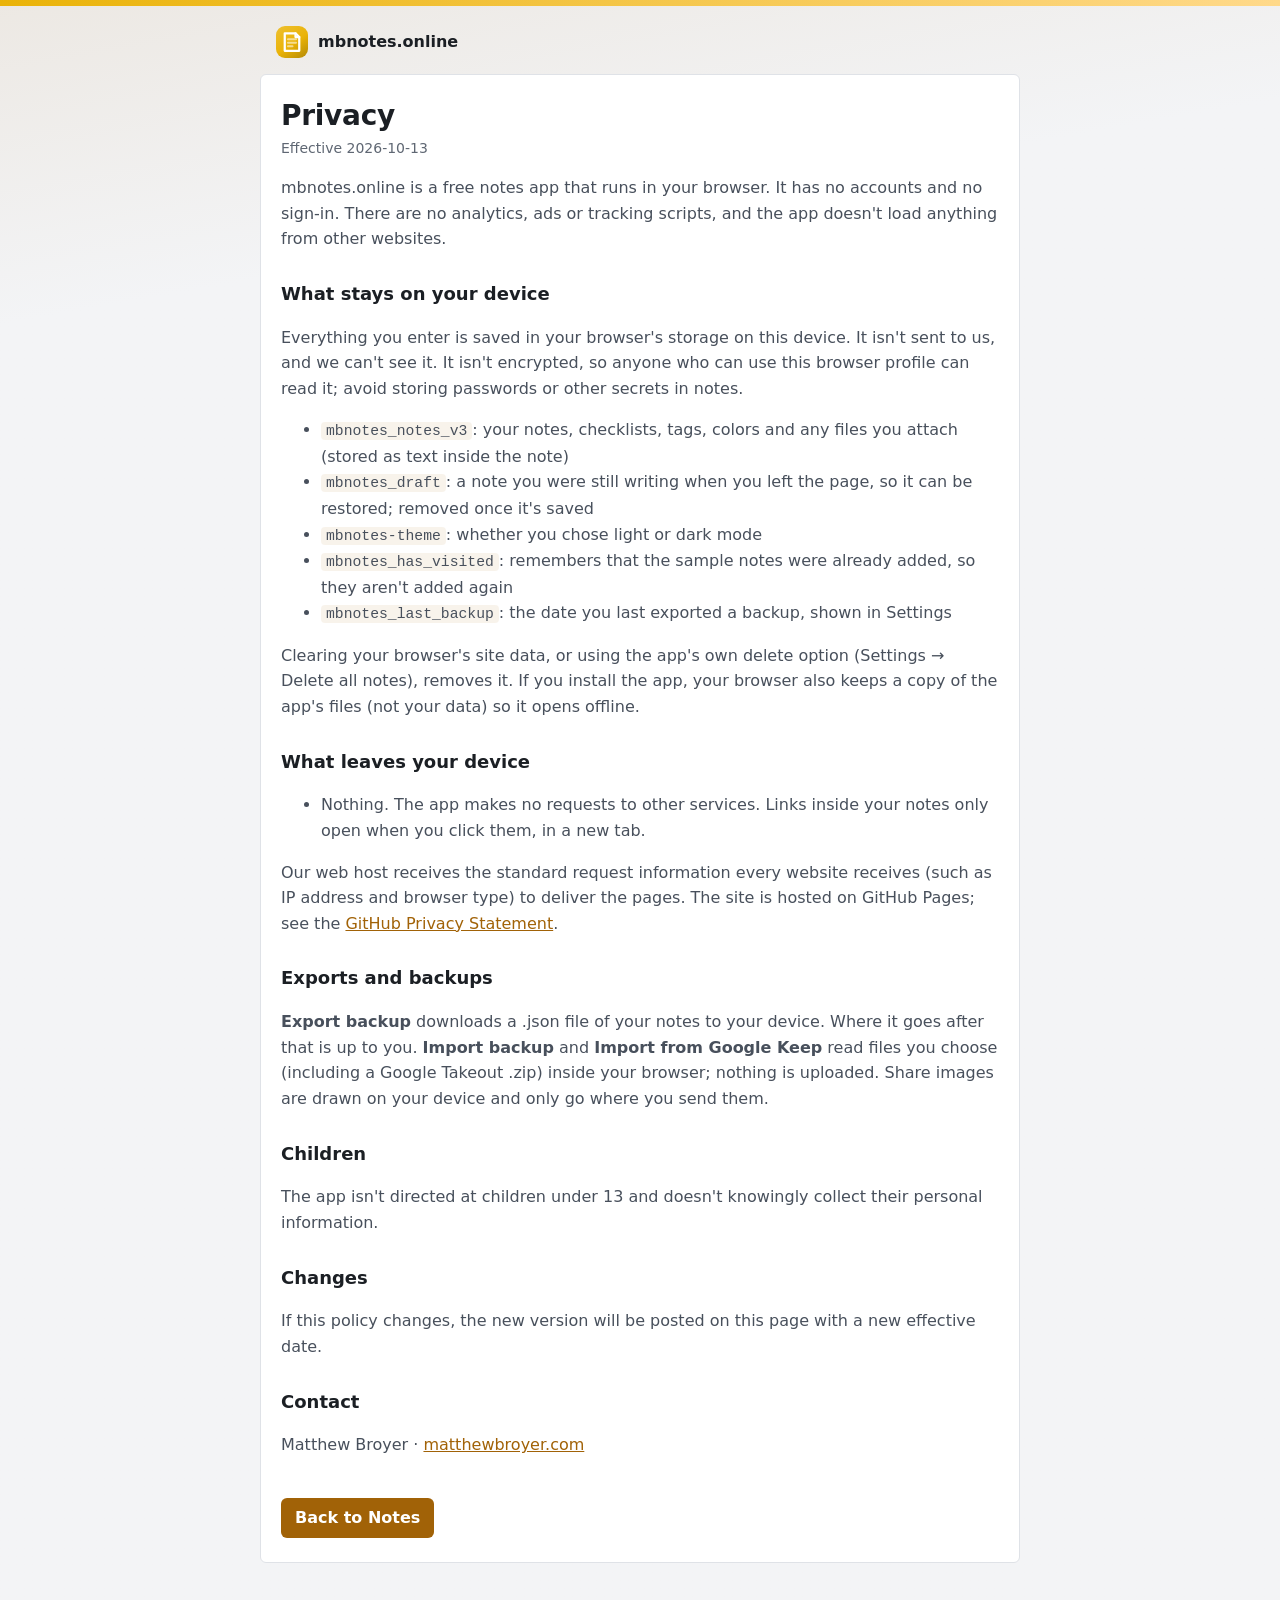
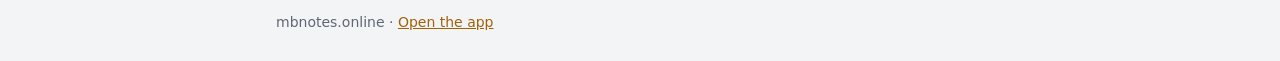
==== privacy.html @ 79413c6d "Add files via upload" ====
<!doctype html>
<html lang="en">
<head>
<meta charset="utf-8">
<meta name="viewport" content="width=device-width,initial-scale=1">
<title>Notes | Privacy</title>
<meta name="description" content="How mbnotes.online handles your data: what stays in your browser and what, if anything, leaves it.">
<link rel="canonical" href="https://mbnotes.online/privacy.html">
<meta name="theme-color" content="#EAB308">
<link rel="icon" href="favicon.svg" type="image/svg+xml">
<link rel="icon" href="favicon.ico" sizes="any">
<style>
:root{--font:"Segoe UI Variable Text","Segoe UI",system-ui,-apple-system,Roboto,Arial,sans-serif;--bg:#f3f4f6;--surface:#fff;--ink:#1b1f24;--ink-2:#48505c;--muted:#5f6773;--border:#dfe2e7;--accent:#A16207;--accent-hover:#854D0E;--r:6px;--on:#fff}
@media (prefers-color-scheme:dark){:root{--bg:#121417;--surface:#1a1d21;--ink:#e8eaed;--ink-2:#b4bac3;--muted:#99a1ac;--border:#2c3036;--accent:#FACC15;--accent-hover:#FDE047;--on:#111}}
*{box-sizing:border-box}
body{margin:0;font:16px/1.6 var(--font);color:var(--ink);background:linear-gradient(170deg,color-mix(in srgb,var(--accent) 8%,var(--bg)) 0,var(--bg) 320px) no-repeat,var(--bg)}
.bar{height:6px;background:linear-gradient(90deg,#EAB308,#FFD98A)}
header{max-width:760px;margin:0 auto;padding:20px 16px 0;display:flex;align-items:center;gap:12px}
header a.brand{display:flex;align-items:center;gap:10px;color:var(--ink);text-decoration:none;font-weight:650}
header a.brand img{width:32px;height:32px}
header a.brand:focus-visible,a:focus-visible{outline:2px solid var(--accent);outline-offset:2px;border-radius:4px}
main{max-width:760px;margin:16px auto 48px;padding:24px 20px;background:var(--surface);border:1px solid var(--border);border-radius:var(--r)}
h1{font-size:28px;line-height:1.2;margin:0 0 4px;letter-spacing:-.01em}
h2{font-size:18px;margin:28px 0 6px}
p,li{color:var(--ink-2)} .meta{color:var(--muted);font-size:14px;margin:0 0 16px}
a{color:var(--accent)} a:hover{color:var(--accent-hover)}
code{font-size:.92em;background:color-mix(in srgb,var(--accent) 8%,transparent);padding:1px 5px;border-radius:4px}
.back{display:inline-flex;align-items:center;min-height:40px;padding:0 14px;margin-top:24px;border-radius:var(--r);background:var(--accent);color:var(--on);text-decoration:none;font-weight:600}
.back:hover{background:var(--accent-hover);color:var(--on)}
footer{max-width:760px;margin:0 auto 32px;padding:0 16px;color:var(--muted);font-size:14px}
</style>
</head>
<body>
<div class="bar"></div>
<header><a class="brand" href="./"><img src="favicon.svg" alt="" width="32" height="32">mbnotes.online</a></header>
<main>
<h1>Privacy</h1>
<p class="meta">Effective 2026-10-13</p>

<p>mbnotes.online is a free notes app that runs in your browser. It has no accounts and no sign-in. There are no analytics, ads or tracking scripts, and the app doesn't load anything from other websites.</p>

<h2>What stays on your device</h2>
<p>Everything you enter is saved in your browser's storage on this device. It isn't sent to us, and we can't see it. It isn't encrypted, so anyone who can use this browser profile can read it; avoid storing passwords or other secrets in notes.</p>
<ul>
<li><code>mbnotes_notes_v3</code>: your notes, checklists, tags, colors and any files you attach (stored as text inside the note)</li><li><code>mbnotes_draft</code>: a note you were still writing when you left the page, so it can be restored; removed once it's saved</li><li><code>mbnotes-theme</code>: whether you chose light or dark mode</li><li><code>mbnotes_has_visited</code>: remembers that the sample notes were already added, so they aren't added again</li><li><code>mbnotes_last_backup</code>: the date you last exported a backup, shown in Settings</li>
</ul>
<p>Clearing your browser's site data, or using the app's own delete option (Settings → Delete all notes), removes it. If you install the app, your browser also keeps a copy of the app's files (not your data) so it opens offline.</p>

<h2>What leaves your device</h2>
<ul>
<li>Nothing. The app makes no requests to other services. Links inside your notes only open when you click them, in a new tab.</li>
</ul>
<p>Our web host receives the standard request information every website receives (such as IP address and browser type) to deliver the pages. The site is hosted on GitHub Pages; see the <a href="https://docs.github.com/en/site-policy/privacy-policies/github-general-privacy-statement" rel="noopener">GitHub Privacy Statement</a>.</p>

<h2>Exports and backups</h2>
<p><b>Export backup</b> downloads a .json file of your notes to your device. Where it goes after that is up to you. <b>Import backup</b> and <b>Import from Google Keep</b> read files you choose (including a Google Takeout .zip) inside your browser; nothing is uploaded. Share images are drawn on your device and only go where you send them.</p>

<h2>Children</h2>
<p>The app isn't directed at children under 13 and doesn't knowingly collect their personal information.</p>

<h2>Changes</h2>
<p>If this policy changes, the new version will be posted on this page with a new effective date.</p>

<h2>Contact</h2>
<p>Matthew Broyer · <a href="https://matthewbroyer.com/" rel="noopener">matthewbroyer.com</a></p>

<a class="back" href="./">Back to Notes</a>
</main>
<footer>mbnotes.online · <a href="./">Open the app</a></footer>
</body>
</html>
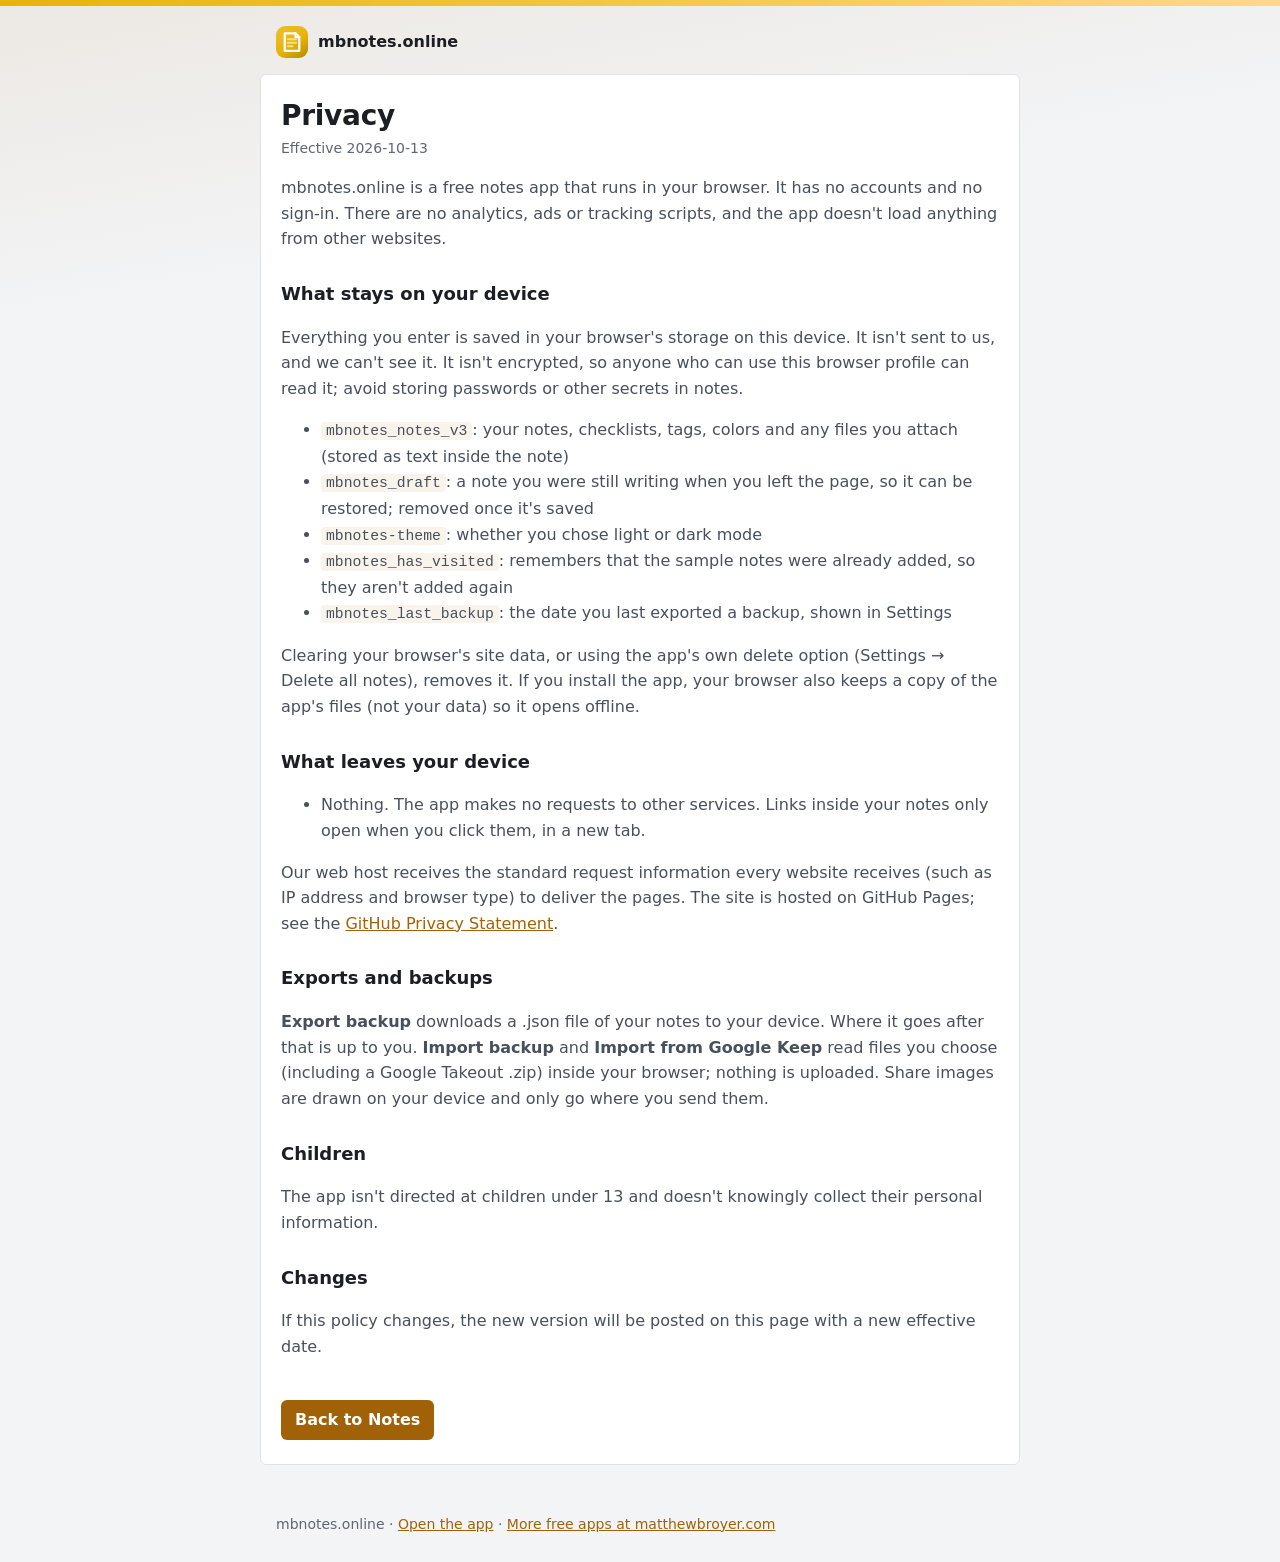
==== commit 915a74dd: "Add files via upload" ====
--- a/privacy.html
+++ b/privacy.html
@@ -61,11 +61,8 @@
 <h2>Changes</h2>
 <p>If this policy changes, the new version will be posted on this page with a new effective date.</p>
 
-<h2>Contact</h2>
-<p>Matthew Broyer · <a href="https://matthewbroyer.com/" rel="noopener">matthewbroyer.com</a></p>
-
 <a class="back" href="./">Back to Notes</a>
 </main>
-<footer>mbnotes.online · <a href="./">Open the app</a></footer>
+<footer>mbnotes.online · <a href="./">Open the app</a> · <a href="https://matthewbroyer.com/">More free apps at matthewbroyer.com</a></footer>
 </body>
 </html>
